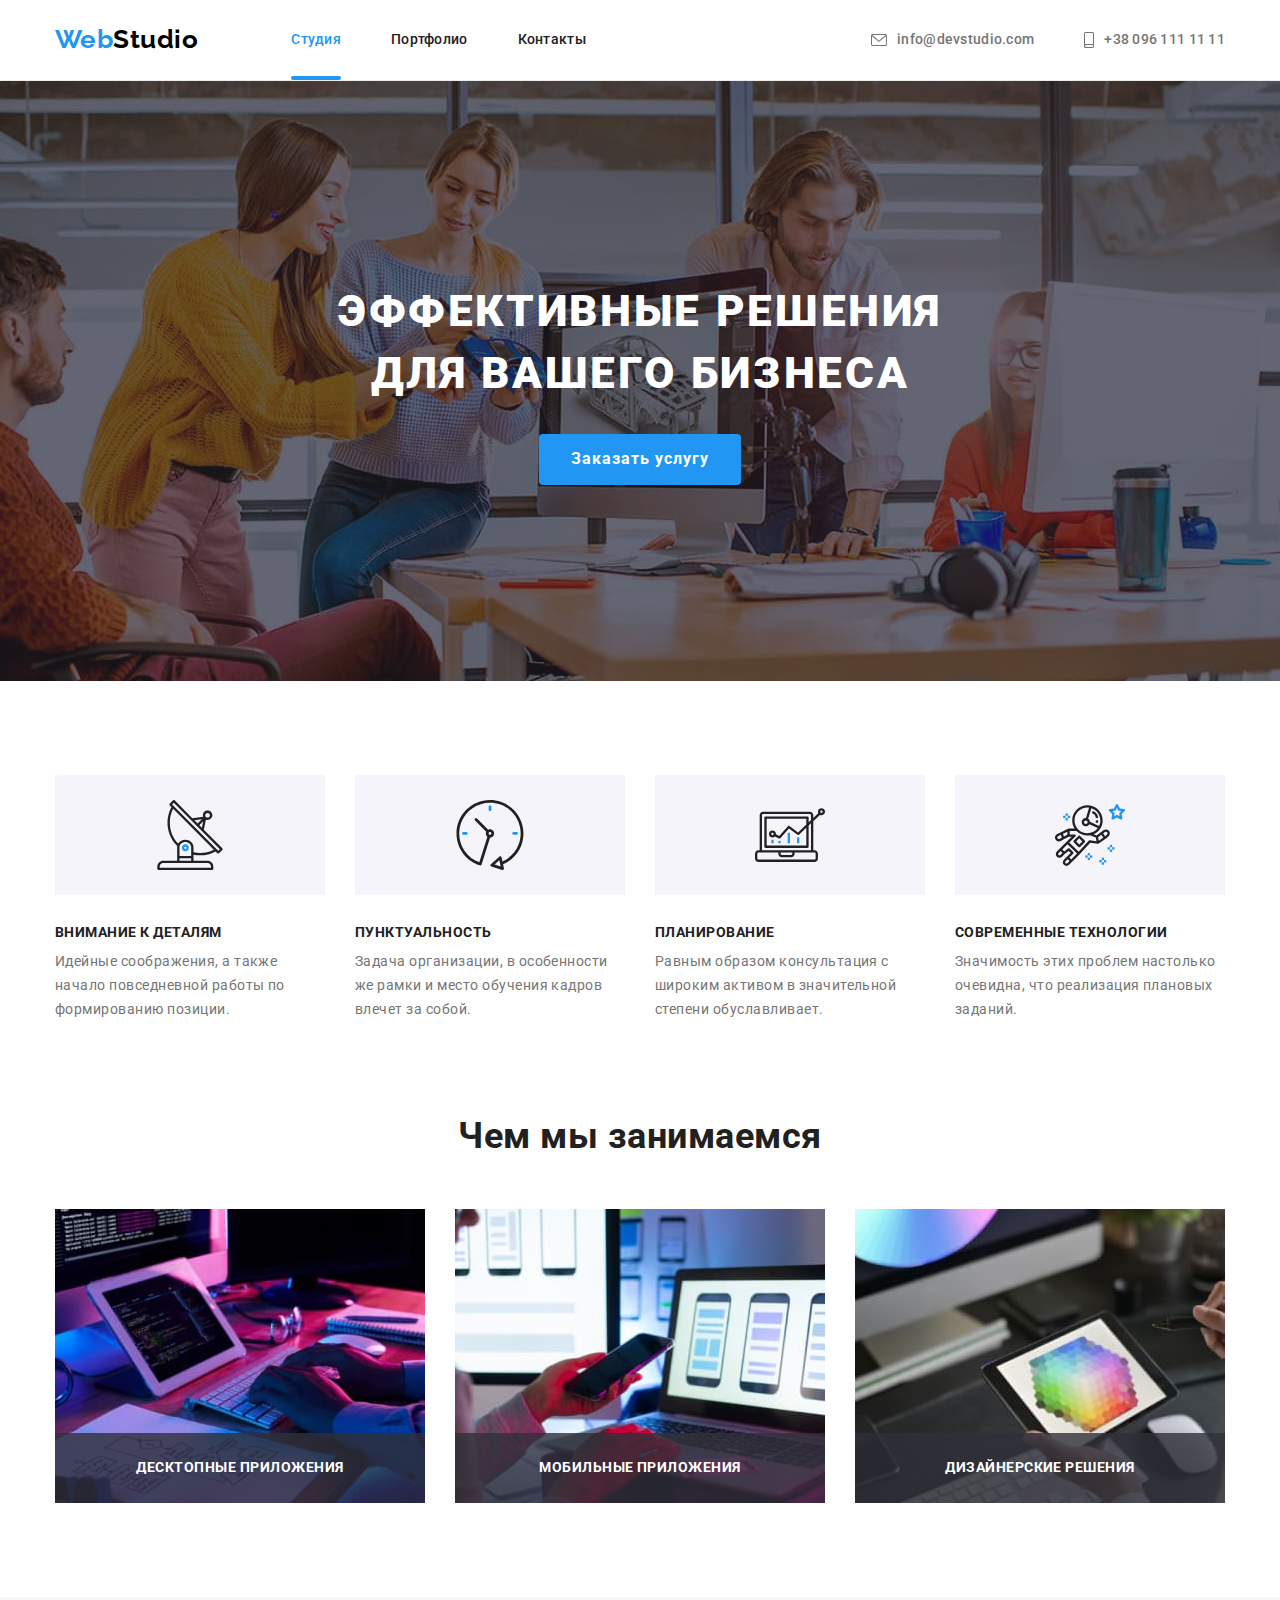
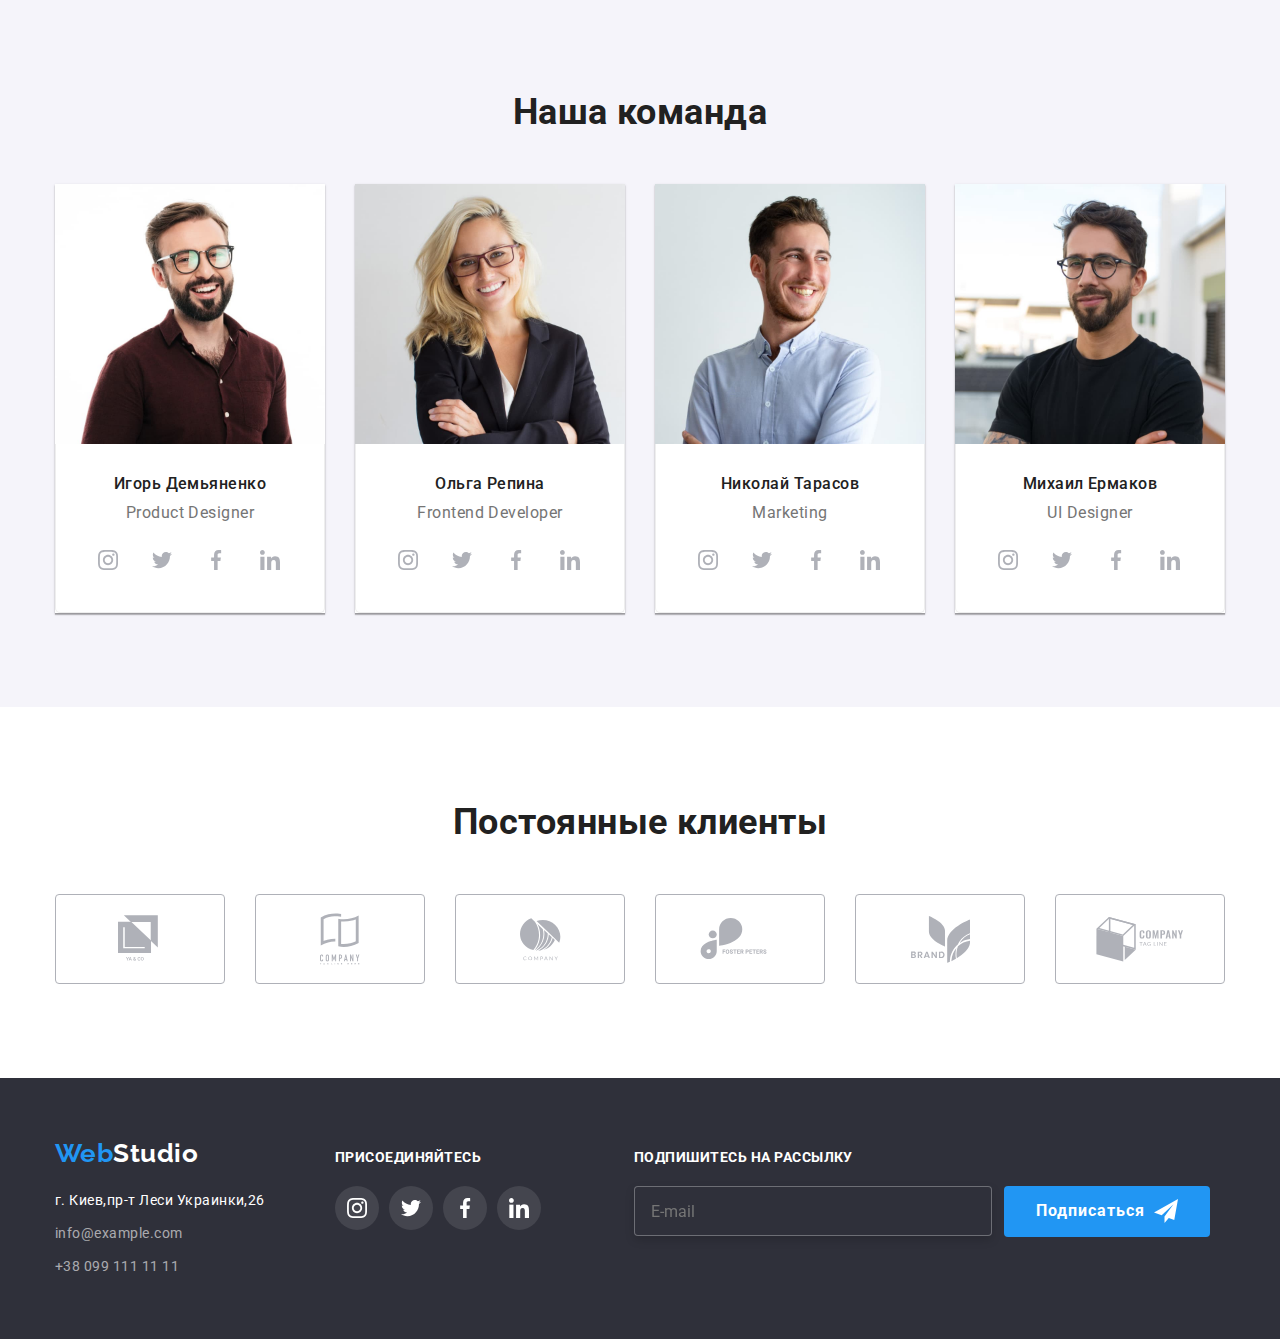
==== index.html @ ab6e6714 "работаю с мадалеой" ====
<!DOCTYPE html>
<html lang="ru">
<head>
    <meta charset="UTF-8">
    <meta name="viewport" content="width=device-width, initial-scale=1.0">
    <title>WebStudio</title>
    <link rel="preconnect" href="https://fonts.gstatic.com">
    <link href="https://fonts.googleapis.com/css2?family=Raleway:wght@700&family=Roboto:wght@400;500;700;900&display=swap" rel="stylesheet">
    <link rel="stylesheet" href="https://cdnjs.cloudflare.com/ajax/libs/modern-normalize/1.0.0/modern-normalize.min.css">
    <link rel="stylesheet" href="./css/style.css">
</head>
<body>
    
<header class="header">
    
        <div class="container header-main"> 
              <nav class="menu-nav" >
                    <a href="./index.html"><span class="web">Web</span><span class="studio">Studio</span> </a>
                    <ul class="site-nav " >
                       <li> 
                           <a class="link current" href="./index.html"> Студия</a>
                       </li>
                       <li> 
                           <a class="link" href="./portfolio.html"> Портфолио</a>
                       </li>
                       <li> <a class="link" href=""> Контакты</a></li>
                   </ul>
              </nav>
   
                <ul class="auth-nav list">
                    <li> 
                       
                        <a class="contact " href="info@devstudio.com"> 
                            
                            <svg width="16px" height="12px" class="envelope">
                            <use href="./images/icon/sprinte.svg#icon-envelope"></use>
                        </svg> info@devstudio.com</a>
                   </li>
                    <li> 
                        
                        <a class="contact" href=" +380961111111"> 

                            <svg width="10px" height="16px" class="smartphone">
                            <use href="./images/icon/sprinte.svg#icon-smartphone"></use>
                        </svg> +38 096 111 11 11</a>
                    </li>
               </ul>
         </div>
</header>

<main>
     <!--Блок герой (Баннер)-->
    <section class="section-hero big-banner">

        <div class="container ">
            
         <h1 class="maim-title">Эффективные решения для вашего бизнеса</h1>
         <button data-open-modal class="big-button" type="button">Заказать услугу</button>
            
        </div>
        
    </section>
    <!--Модальное окно с фоном-->
    <div class="modal-bgr is-hidden" data-backdrop>
        <div class="modal-window">
            <button data-close-modal class="btn-close" >
                <svg  class="icon-close"  width=18px height=18px>
                    <use href="./images/icon/sprinte.svg#icon-close-black"></use>
                </svg>
            </button>

            
            <form class=" form">
                <h2 class="title-form">Оставьте свои данные, мы вам перезвоним</h2>

                <div class="form-field" >

                    <label class="form-label" > 
                        <span>Имя</span>

                        <input class="form-input" type="text" name="name" placeholder=" " />

                        <svg class="icon-form" width=18 height=18>
                            <use href="./images/icon/sprinte.svg#icon-men"></use>
                        </svg>
                    </label>


                    <label class="form-label" > 
                        <span>Телефон</span>

                        <input class="form-input" type="text" name="name" placeholder=" " />

                        <svg class="icon-form" width=18 height=18>
                            <use href="./images/icon/sprinte.svg#icon-tube"></use>
                        </svg>
                    </label>


                    <label class="form-label" > 
                        <span>Почта</span>

                        <input class="form-input" type="text" name="name" placeholder=" " />

                        <svg class="icon-form" width=18 height=18>
                            <use href="./images/icon/sprinte.svg#icon-mail"></use>
                        </svg>
                    </label>

                    <label class="form-label" > 
                        <span>Комментарий</span>

                       <textarea name="comment" class="form-input comment" rows="5" cols="45" placeholder="Введите текст"></textarea>
                    </label>
             </div>

             <div class="checkbox">
                <label class="checkbox-label" > 
                   <input class="checkbox-input" type="checkbox" name="mail" value="agree" />

                    <svg class="icon-checkbox" width=16 height=15>
                        <use href="./images/icon/sprinte.svg#icon-cub"></use>
                    </svg>

                    <span>Соглашаюсь с рассылкой и принимаю 
                        <a href="">Условия договора</a></span>
                </label>
             </div>

              

               <!--<button class="big-button ">Отправить</button>>--> 
            </form>
            
        </div>
    </div>
      
    <!--Почему именно мы-->
     <section class="section-title" >
        <div class="container">
          <ul class="advantage" >
              <li>
                  <div class=" advantage-item ">
                      <svg  width="70" height="70" >
                          <use href="./images/icon/sprinte.svg#icon-antenna-1"></use>
                      </svg>
                  </div>
                  <h3 class="small-title">Внимание к деталям</h3>
                  <p class="secion-text">Идейные соображения, а также <br> начало повседневной работы по<br> формированию позиции.</p>
              </li>
               <li> 
                <div class=" advantage-item ">
                    <svg  width="70" height="70">
                        <use href="./images/icon/sprinte.svg#icon-clock-1"></use>
                    </svg>
                </div>
                   <h3 class="small-title">Пунктуальность</h3>
                   <p class="secion-text">Задача организации, в особенности<br> же рамки и место обучения кадров <br> влечет за собой.</p>
               </li>
               <li >
                <div class=" advantage-item ">
                    <svg  width="70" height="70">
                        <use href="./images/icon/sprinte.svg#icon-diagram-1"></use>
                    </svg>
                </div>
                   <h3 class="small-title">Планирование</h3>
                   <p class="secion-text">Равным образом консультация с <br> широким активом в значительной <br> степени обуславливает.</p>
               </li>
                <li >
                    <div class=" advantage-item ">
                        <svg  width="70" height="70">
                            <use href="./images/icon/sprinte.svg#icon-astronaut-1"></use>
                        </svg>
                    </div>
                   <h3 class="small-title">Современные технологии</h3>
                   <p class="secion-text">Значимость этих проблем настолько <br>  очевидна, что реализация плановых <br>  заданий.</p>
                </li>
            </ul>
        </div>
     </section>
   
   <!--Чем мы занимаемся-->
      <section class="section-doing">
            <div class="container">
                <h2 class="title">Чем мы занимаемся</h2>
            
                <ul class="big-img">
                    <li class="unites">
                        
                       <img src="./images/img (1).jpg" alt="" width="370px">
                       <p class="title-big-img">Десктопные приложения</p>

                    </li>
                    <li class="unites">
                        
                            <img src="./images/box2.jpg"  alt="" width="370px"> 
                            <p class="title-big-img ">Мобильные приложения</p>
                    </li>
                    <li class="unites">
                       
                            <img src="./images/box3.jpg" alt="" width="370px">
                            <p class="title-big-img " >Дизайнерские решения</p>
                    </li>

                </ul>
            </div>
        </section>
                        
  <!--Наша команда-->
      <section class="section-command">
            <div class="container">
                 <h2 class="title" >Наша команда</h2>
                   <ul class="employees">
                       <li class="employees-item">
                           <img src="./images/img.jpg" alt="" width="270" >
                           <div class="desc">
                               <h3 class="name">Игорь Демьяненко</h3>
                               <p class="profession">Product Designer</p>

                               <ul class="social">
                                   <li class="social-item">
                                       <a  class="social-link" href="">
                                           <svg class="icon-social" width="20" height="20" >
                                               <use href="./images/icon/sprinte.svg#icon-instagram-2"></use>
                                           </svg>
                                       </a>
                                   </li>
                                   <li class="social-item">
                                       <a class="social-link"  href="">
                                           <svg class="icon-social" width="20" height="20">
                                               <use  href="./images/icon/sprinte.svg#icon-twitter-1"></use>
                                           </svg>
                                       </a>
                                   </li>
                                   <li class="social-item">
                                       <a class="social-link" href="">
                                           <svg class="icon-social" width="20" height="20"> 
                                               <use  href="./images/icon/sprinte.svg#icon-facebook-1"></use>
                                           </svg>
                                       </a>
                                   </li>
                                   <li class="social-item">
                                       <a class="social-link" href="">
                                           <svg class="icon-social" width="20" height="20">
                                               <use  href="./images/icon/sprinte.svg#icon-linkedin-1"></use>
                                           </svg>
                                       </a>
                                   </li>
                               </ul>
                           </div>
                           
                       </li>
                       <li class="employees-item"> 
                           <img src="./images/img1.jpg" alt="" width="270">
                           <div class="desc">
                               <h3 class="name">Ольга Репина</h3>
                               <p class="profession">Frontend Developer</p>
                               <ul class="social">
                                <li class="social-item">
                                    <a  class="social-link" href="">
                                        <svg class="icon-social" width="20" height="20" >
                                            <use href="./images/icon/sprinte.svg#icon-instagram-2"></use>
                                        </svg>
                                    </a>
                                </li>
                                <li class="social-item">
                                    <a class="social-link"  href="">
                                        <svg class="icon-social" width="20" height="20">
                                            <use  href="./images/icon/sprinte.svg#icon-twitter-1"></use>
                                        </svg>
                                    </a>
                                </li>
                                <li class="social-item">
                                    <a class="social-link" href="">
                                        <svg class="icon-social" width="20" height="20"> 
                                            <use  href="./images/icon/sprinte.svg#icon-facebook-1"></use>
                                        </svg>
                                    </a>
                                </li>
                                <li class="social-item">
                                    <a class="social-link" href="">
                                        <svg class="icon-social" width="20" height="20">
                                            <use  href="./images/icon/sprinte.svg#icon-linkedin-1"></use>
                                        </svg>
                                    </a>
                                </li>
                            </ul>
                           </div>
                       </li>
                       <li class="employees-item">
                           <img src="./images/img2.jpg" alt="" width="270">
                               <div class="desc">
                                   <h3 class="name">Николай Тарасов</h3>
                                   <p class="profession">Marketing</p>
                                   <ul class="social">
                                    <li class="social-item">
                                        <a  class="social-link" href="">
                                            <svg class="icon-social" width="20" height="20" >
                                                <use href="./images/icon/sprinte.svg#icon-instagram-2"></use>
                                            </svg>
                                        </a>
                                    </li>
                                    <li class="social-item">
                                        <a class="social-link"  href="">
                                            <svg class="icon-social" width="20" height="20">
                                                <use  href="./images/icon/sprinte.svg#icon-twitter-1"></use>
                                            </svg>
                                        </a>
                                    </li>
                                    <li class="social-item">
                                        <a class="social-link" href="">
                                            <svg class="icon-social" width="20" height="20"> 
                                                <use  href="./images/icon/sprinte.svg#icon-facebook-1"></use>
                                            </svg>
                                        </a>
                                    </li>
                                    <li class="social-item">
                                        <a class="social-link" href="">
                                            <svg class="icon-social" width="20" height="20">
                                                <use  href="./images/icon/sprinte.svg#icon-linkedin-1"></use>
                                            </svg>
                                        </a>
                                    </li>
                                </ul>
                             </div>
                       </li>
                       <li class="employees-item">
                           <img src="./images/img3.jpg" alt="" width="270" >
                               <div class="desc">
                                   <h3 class="name">Михаил Ермаков</h3>
                                   <p class="profession">UI Designer</p>
                                   <ul class="social">
                                    <li class="social-item">
                                        <a  class="social-link" href="">
                                            <svg class="icon-social" width="20" height="20" >
                                                <use href="./images/icon/sprinte.svg#icon-instagram-2"></use>
                                            </svg>
                                        </a>
                                    </li>
                                    <li class="social-item">
                                        <a class="social-link"  href="">
                                            <svg class="icon-social" width="20" height="20">
                                                <use  href="./images/icon/sprinte.svg#icon-twitter-1"></use>
                                            </svg>
                                        </a>
                                    </li>
                                    <li class="social-item">
                                        <a class="social-link" href="">
                                            <svg class="icon-social" width="20" height="20"> 
                                                <use  href="./images/icon/sprinte.svg#icon-facebook-1"></use>
                                            </svg>
                                        </a>
                                    </li>
                                    <li class="social-item">
                                        <a class="social-link" href="">
                                            <svg class="icon-social" width="20" height="20">
                                                <use  href="./images/icon/sprinte.svg#icon-linkedin-1"></use>
                                            </svg>
                                        </a>
                                    </li>
                                </ul>
                             </div>
                       </li>
                   </ul>
                 
            </div>
               
      </section>
<!--Постоянные клиенты-->
      <section class="section-clients">
          <div  class="container">
              <h2 class="title">Постоянные клиенты </h2>
             <ul class="clients">
                 <li class="clients-item">
                     <a  class="clients-link" href="">
                        <svg class="clients-icon" width="44" height="49">
                            <use href="./images/icon/sprinte.svg#icon-logo-1"></use>
                        </svg>
                     </a>
                </li>

                 <li class="clients-item">
                     <a class="clients-link" href="" >  
                        <svg class="clients-icon" width="40" height="52">
                            <use href="./images/icon/sprinte.svg#icon-logo-2"></use>
                        </svg>
                    </a>
                 </li>

                 <li class="clients-item">
                    <a class="clients-link" href="">
                        <svg class="clients-icon" width="41" height="43">
                            <use href="./images/icon/sprinte.svg#icon-logo-3"></use>
                        </svg>
                    </a>
                 </li>

                 <li class="clients-item">
                    <a class="clients-link" href="">
                        <svg class="clients-icon" width="80" height="42">
                            <use href="./images/icon/sprinte.svg#icon-logo-4"></use>
                        </svg>
                    </a>
                 </li>
                 <li class="clients-item">
                    <a class="clients-link"href="">
                        <svg class="clients-icon" width="59" height="47">
                            <use href="./images/icon/sprinte.svg#icon-logo-5"></use>
                        </svg>
                    </a>
                 </li>

                 <li class="clients-item">
                     <a class="clients-link" href="">
                        <svg class="clients-icon" width="88" height="45">
                            <use href="./images/icon/sprinte.svg#icon-logo-6"></use>
                        </svg>
                     </a>
                </li>
             </ul>
          </div> 
      </section>
    </main>
    
    <footer class="footer">
        <!--Адресс и контакты  -->
        <div class="container footer-content"> 
            <div class="content-link">
                <a href="./index.html">
                    <span class="web">Web</span><span class="logo">Studio</span> 
                </a>
                <address>
                    <ul class="info">
                        <li> <a class="address" href="#">г. Киев,пр-т Леси Украинки,26</a></li>
                        <li> <a class="phone-mail" href="info@example.com">info@example.com</a></li>
                        <li> <a class="phone-tel" href="+380991111111">+38 099 111 11 11</a></li>
                    </ul>
                </address>
            </div>

            <!--Подписка на соц сети -->
            <div class="invoke-social">
                <h3 class="invoke">Присоединяйтесь</h3>
                
                <ul class="social-footer">
                    
                    <li class="social-list-footer">
                        <a href="" class="social-link-footer">
                            <svg width="20px" height="20px"  class="social-icon-footer"> 
                                <use href="./images/icon/sprinte.svg#icon-instagram-2"></use>
                            </svg> 
                        </a>
                    </li>
                    
                    <li class="social-list-footer">
                        <a href="" class="social-link-footer">
                            <svg width="20px" height="20px"  class="social-icon-footer"> 
                                <use href="./images/icon/sprinte.svg#icon-twitter-1"></use>
                            </svg> 
                        </a>
                    </li>
                    
                    <li class="social-list-footer">
                        <a href="" class="social-link-footer">
                            <svg width="20px" height="20px"  class="social-icon-footer"> 
                                <use href="./images/icon/sprinte.svg#icon-facebook-1"></use>
                            </svg> 
                        </a>
                    </li>
                    
                    <li class="social-list-footer">
                        <a href="" class="social-link-footer">
                            <svg width="20px" height="20px" class="social-icon-footer"> 
                                <use href="./images/icon/sprinte.svg#icon-linkedin-1"></use>
                            </svg> 
                        </a>
                    </li>
                    
                </ul>
            </div>

        <!--Подписка на рассылку-->

            <div class="">
                <h3 class="invoke">Подпишитесь на рассылку</h3>
                <div class="form-button">
                        <form>
                            <label for="name">

                                <input class="form-footer"
                                        type="text"
                                        name="name"
                                        placeholder="E-mail"
                                        />
                            </label>
                            
                        </form>

                    <button class="big-button subscribe">Подписаться 
                        <svg width=24 height=24  class="icon-send">
                            <use href="./images/icon/sprinte.svg#icon-icon-send"></use>
                        </svg>
                    </button>
                </div>
                
            </div>
        </div>
        
    </footer>

    

    <script>
        const refs = {
          openModalBtn: document.querySelector("[data-open-modal]"),
          closeModalBtn: document.querySelector("[data-close-modal]"),
          backdrop: document.querySelector("[data-backdrop]"),
        };
  
        refs.openModalBtn.addEventListener("click", toggleModal);
        refs.closeModalBtn.addEventListener("click", toggleModal);
  
        refs.backdrop.addEventListener("click", logBackdropClick);
  
        function toggleModal() {
          refs.backdrop.classList.toggle("is-hidden");
        }
  
        function logBackdropClick() {
          console.log("Это клик в бекдроп");
        }
      </script>
</body>
</html>
---- css/style.css ----
/*основной цвет #212121;*/
/*цвет акцент(кнопка, web,) #2196F3;*/
/*цвет studio #000000, 100 %*/
/*цвет текста #757575;*/
/*цвет фона баннера (герой) и подвала #2F303A*/
/*цвет фона под фото и заголовка баннера  #FFFFFF*/
/*цвет фона сек наша команда  #F5F4FA*/

html{
  box-sizing: border-box;
}

*,
*::before,
*::after{
  box-sizing: inherit;
}

:root{
  --main-text-color:#212121;
  --accent-color:#2196F3; 
  --text-color:#757575 ;
  --main-title-color: #FFFFFF;
  --studio-color--:#000000;
  --footer-hero-color:#2F303A;
  --background-color:#F5F4FA ;
  --contact-color:rgba(255, 255, 255, 0.6);
  --border-bottom-color:#ECECEC;
  --border-card-color:#eeeeee;
  --icon-fill-color:#afb1b8;
  --social-link-footer-background:rgba(255, 255, 255, 0.1);
  --title-big-img-background:rgba(47, 48, 58, 0.8);
  --overlay-background-color: rgba(33, 150, 243, 0.9);
  }

body{
  background-color:var(--main-title-color);
  color:var(--main-text-color);
  font-family: Roboto,OpenSans;
  letter-spacing: 0.03em
  }

a{
  text-decoration:none;
  display: block;
}

ul {
  list-style:none ;
  margin: 0;
  padding: 0;
}
img{
  display: block;
  max-width: 100%;
  height: auto;
 } 
  
.container{

 margin-left: auto;
 margin-right: auto;
 width: 1200px;
 padding-left: 15px;
 padding-right: 15px;
}

/* HEADER */
.header{
  padding-top: 24px;
  border-bottom: 1px solid var(--border-bottom-color); 
} 

.header-main{
  display: flex;
  align-items: center;
}
.menu-nav{
  display: flex;
}
.menu-nav > a{
  margin-right: 93px;
} 

   /*logo*/
.web{
    display: inline-block;
  
    color: var(--accent-color);
    font-family: Raleway,OpenSans;
    font-weight: 700;
    font-size: 26px;
    line-height: 1.2;
  }

.studio{
 
  color: var(--studio-color--);
  font-family:Raleway, OpenSans;
  font-weight: 700;
  font-size: 26px;
  line-height:1.2;
 }

/*site-nav list*/
.site-nav{
  display: flex;
  
}
.site-nav li + li{
margin-left: 50px ;
}

.site-nav .link{
  color: var(--main-text-color);
  font-weight: 500;
  font-size: 14px;
  line-height: 1.14;
  letter-spacing: 0.02em;
}

.link{
  position: relative;
  padding-top: 8px; 
  transition: color 250ms cubic-bezier(0.4, 0, 0.2, 1);
  padding-bottom: 32px;

  }
  .link.current::after{
  position: absolute;
  left: 0;
  bottom: 0;

  content: "";
  display: block;
  opacity: 0;

  transition: opacity 250ms cubic-bezier(0.4, 0, 0.2, 1);

  width: 100%;
  height: 4px;
  
  background-color: var(--accent-color);
  border-radius: 2px;
}
.site-nav .link:hover::after,
.site-nav .link:active::after,
.site-nav .link.current::after{
  opacity: 1;

}

.site-nav .link:hover,
.site-nav .link:active,
.site-nav .link.current,
.auth-nav .contact:hover,
.auth-nav .contact:focus{
  color: var(--accent-color);
  
}

/*auth-nav list*/
.auth-nav{
  display: flex;
  margin-left: auto;
  
}
.auth-nav li + li{
  margin-left: 50px;
}
.contact{
  display: inline-flex;
  justify-content: center;
  align-items: center;

  padding-top: 8px;
  padding-bottom: 32px;

  transition: color 250ms cubic-bezier(0.4, 0, 0.2, 1);

  color: var(--text-color);
  font-weight: 500;
  font-size: 14px;
  line-height: 1.14;
  letter-spacing: 0.02em;
} 
.envelope{
  margin-right: 10px;
  fill: currentColor;
}
.smartphone{
  margin-right: 10px;
  fill: currentColor;
}


       /*MAIN*/

/*section hero (баннер)*/
.section-hero{
  padding-top: 200px;
  padding-bottom: 200px;
  background-color:var(--footer-hero-color);
  text-align: center;
}
.big-banner{
  max-width: 1600px;
  height: 600px;

  margin-left: auto;
  margin-right: auto;
  
  background-image:linear-gradient(
    to right,
    rgba(47, 48, 58, 0.4),
    rgba(47, 48, 58, 0.4)),
  url("../images/hero.jpg");

  background-size: cover;
  background-repeat: no-repeat;
  background-position: center;
}

.maim-title{
   
  margin: auto;
  margin-bottom: 30px;
  width: 696px;
  
  color: var(--main-title-color);
  font-weight: 900;
  font-size: 44px;
  line-height: 1.4;
  text-align: center;
  letter-spacing: 0.06em;
  text-transform: uppercase;
}
 .big-button{
  border: 0 solid transparent;
  border-top-left-radius: 4px;
  border-top-right-radius: 4px;
  border-bottom-right-radius: 4px;
  border-bottom-left-radius: 4px;

  
   
  background-color: var(--accent-color);
  color: var(--main-title-color);

  font-family: Roboto,OpenSans;
  font-weight: 700;
  font-size: 16px;
  line-height: 1.9;
  letter-spacing: 0.06em;
  padding:10px 32px 10px 32px;
  }

  /*Модальное окно с фоном*/
.modal-bgr{
  position: fixed;
  top: 0;
  left: 0;
  width: 100%;
  height: 100%;
 
  background-color:  rgba(0, 0, 0, 0.2);
 
 }
 .modal-window{
  position: absolute;
  top: 50%;
  left: 50%;
  transform: translate(-50%,-50%);
  padding: 40px;
 
  min-width: 528px;
  min-height: 581px;
 
  background: var(--main-title-color);
  box-shadow: 0px 1px 3px rgba(0, 0, 0, 0.12), 
  0px 1px 1px rgba(0, 0, 0, 0.14), 
  0px 2px 1px rgba(0, 0, 0, 0.2);
  border-radius: 4px;
 
 }
 .modal-bgr.is-hidden{
   visibility: hidden;
   pointer-events: none;
 }

 .btn-close{
  position: absolute;
  top: 8px;
  right: 8px;
  width: 30px;
  height: 30px;
  background-color: var(--main-title-color);
  border: 1px solid rgba(0, 0, 0, 0.1);
  border-radius: 50%;
  cursor: pointer;
 }
.icon-close{
  position: absolute;
  transform: translate(-50%,-50%);
}
.icon-close:hover{
  fill: var(--accent-color);
}

.title-form{

  margin-bottom: 12px;
  color: var(--main-text-color);
  font-weight: bold;
  font-size: 20px;
  line-height: 1.2;
  text-align: center;
}

.form-label{
  position: relative;
  display: flex;
  flex-direction: column;
  margin-bottom: 10px;
}
.form-label span{
  margin-bottom: 4px;

  font-weight: 400;
  font-size: 12px;
  line-height: 1.16;
  letter-spacing: 0.01em;
  color: var(--text-color);
 }

 .form-input{
   padding-left: 42px;
   padding-top: 12px;
   padding-bottom: 12px;

   transition:  250ms cubic-bezier(0.4, 0, 0.2, 1);

   font-size: 16px;
   border: 1px solid rgba(33, 33, 33, 0.2);
   box-sizing: border-box;
   border-radius: 4px;
 }
.icon-form{
  position: absolute;
  left: 12px;
  bottom: 13.5px;
  fill:var(--main-text-color) ;

}

.comment{
  resize: none;

  padding-top: 12px;
  padding-right: 16px;
  padding-bottom: 12px;
  padding-left: 16px;
  max-width: 448px;
  max-height: 120px;
}

.checkbox-label{
  display: flex;
  align-items: center;
  margin-bottom: 30px;
}

.checkbox-input{
position: absolute;

clip: rect(0 0 0 0);
overflow: hidden;
}

.icon-checkbox{
  display: inline-block;

  margin-right: 8px;

  transition:  250ms cubic-bezier(0.4, 0, 0.2, 1);

  background-color: var(--main-title-color);
  border-radius: 2px;
}
/*section Почему именно мы*/
.section-title{
  padding-top: 94px;
  padding-bottom: 94px;
}

.advantage{
  display: flex;
 }

.advantage li + li{
  margin-left: 30px;
}
.advantage li{
 width: 270px ;
}

.advantage-item{
  display: flex;  


  height: 120px;
  margin-bottom: 30px;

  background-size: contain;
  background-repeat: no-repeat;
  background-position: center;
  background-color: var(--background-color);

  justify-content: center;
  align-items: center;
 }


.small-title{
  margin-top: 0;
  margin-bottom: 9px;

  color: var(--main-text-color);
  font-weight: 700;
  font-size: 14px;
  line-height: 1.14;
  text-transform: uppercase;
  }

.secion-text{
  margin-top: 0;
  margin-bottom: 0;

  color: var(--text-color);
  font-size: 14px;
  line-height: 1.7;
}

/* section Чем мы занимаемся*/
.section-doing{
  padding-bottom: 94px;
  
}
.title{
  margin-top: 0px;
  margin-bottom: 50px;

  color: var(--main-text-color);
  font-weight: 700;
  font-size: 36px;
  line-height: 1.2;
  text-align: center;
}
  
.big-img{
  display: flex;
}

.title-big-img{
  position: absolute;

  width: 100%;
  bottom: 0;
  margin: 0;
  padding: 27px;

  background-color: var(--title-big-img-background);
  color: var(--main-title-color);

  font-weight: 700;
  font-size: 14px;
  line-height: 1.14;
  text-transform: uppercase;
  text-align: center;
}
.unites{
  position: relative;
}

.big-img li + li{
margin-left: 30px;
}
/*section Наша команда */

.section-command{
  padding-top: 94px;
  padding-bottom: 94px;

  background-color:var(--background-color);
}

.employees{
  display: flex;

}
.employees-item{
  width: 270px;

  background: var(--main-title-color);
  box-shadow: 0px 1px 3px
  rgba(0, 0, 0, 0.12), 
  0px 1px 1px rgba(0, 0, 0, 0.14), 
  0px 2px 1px rgba(0, 0, 0, 0.2);
}

.employees li + li{
  margin-left: 30px;
  
}
.desc{
  padding: 30px;

  border-right-width: 1px ;
  border-right-style: solid ;
  border-right-color: var(--border-card-color);
  
  border-left-width: 1px;
  border-left-style: solid ;
  border-left-color: var(--border-card-color);
  
  border-bottom-width: 1px ;
  border-bottom-style: solid;  
  border-bottom-color: var(--border-card-color);
  border-bottom-right-radius: 5px;
  border-bottom-left-radius: 5px;
  overflow: hidden;
}

.name {
  margin-top: 0px;
  margin-bottom: 10px;
  
  color: var(--main-text-color);
  font-weight: 500;
  font-size: 16px;
  line-height: 1.2;
  text-align: center;
}

.profession{
  margin: 0;

  color: var(--text-color);
  font-weight: 400;
  font-size: 16px;
  line-height: 1.2;
  text-align: center;
}

.social{
  display: flex;
  margin-top: 16px;
}

.social li + li{
  margin-left: 10px;

}
.social-link{
  width: 44px;
  height: 44px;

  transition: background-color 250ms cubic-bezier(0.4, 0, 0.2, 1),
   color 250ms cubic-bezier(0.4, 0, 0.2, 1);
  color: var(--icon-fill-color);
  display: inline-flex;
  justify-content: center;
  align-items: center;
  border-radius: 50%;
}

.social-link:hover,
.social-link:focus,
.icon-social:hover,
.icon-social:focus {
background-color: var(--accent-color);
color: var(--main-title-color);
}
 
.icon-social{
  fill:currentColor;
  
}

/*Постоянные клиенты*/
.section-clients{
padding-top: 94px;
padding-bottom: 94px;
}

.clients{
  display: flex;
}
.clients li + li{
margin-left: 30px;
}

.clients-link {
  width: 170px;
  height: 90px;

  border:1px solid var(--icon-fill-color);
  box-sizing:border-box;
  border-radius: 4px;
  transition: border-color 250ms cubic-bezier(0.4, 0, 0.2, 1),
   color 250ms cubic-bezier(0.4, 0, 0.2, 1);
  color: var(--icon-fill-color);

  display: inline-flex;
  justify-content: center;
  align-items: center;
  }

  .clients-link:hover,
  .clients-link:focus{
    color:var(--accent-color);
    border-color:var(--accent-color);
  }

  .clients-icon{
  fill:currentColor
}
 /*FOOTER*/

.footer{

  padding-top: 60px;
  padding-bottom: 60px;
  background-color: var(--footer-hero-color);
} 

.footer-content{
  display: flex;
  align-items: baseline;
  
 
}
.content-link{
  margin-right: 70px;
}
.content-link > a{
  margin-bottom: 20px;
}
/*logo*/

.logo{
  display: inline-block;
  
  color: var(--main-title-color);
  font-family: Raleway;
  font-weight: 700;
  font-size: 26px;
  line-height: 1.2;
}
  /*Адрес+контакты*/
  .info li + li{
    margin-top: 9px;
  }

.address{
  color: var(--main-title-color);
  font-style: normal;
  font-weight: 400;
  font-size: 14px;
  line-height: 1.71;
}
.phone-mail{
  color: var(--contact-color);
  font-style: normal;
  font-size: 14px;
  line-height: 1.71;
}
.phone-tel{
  color: var(--contact-color);
  font-style: normal;
  font-size: 14px;
  line-height: 1.71;
}

/*Присоединяйтесь*/
.invoke-social{
  margin-right: 93px;
}
.invoke{
  margin-top: 0;
  margin-bottom: 20px;

  color: var(--main-title-color);
  font-weight: 700;
  font-size: 14px;
  line-height: 1.14;
  text-transform: uppercase;
  }

.social-footer{
  display: flex;
}

.social-footer li + li{
  margin-left: 10px;
}
.social-link-footer {
  width: 44px;
  height: 44px;

  display: inline-flex;
  justify-content: center;
  align-items: center;

  transition: background-color 250ms cubic-bezier(0.4, 0, 0.2, 1);
  background-color: var(--social-link-footer-background) ;
  border-radius: 50px;
}
.social-icon-footer{
  fill: var(--main-title-color);
}

.social-link-footer:hover,
.social-link-footer:focus{
  background-color: var(--accent-color);
}

/*Подписка на рассылк*/
.form-button{
  display: flex;
}
.form-footer{
  color:var(--main-title-color);
  padding-left: 16px; 
  width: 358px;
  height: 50px;
  border: 1px solid rgba(255, 255, 255, 0.3);
  box-sizing: border-box;
  filter: drop-shadow(0px 4px 4px rgba(0, 0, 0, 0.15));
  border-radius: 4px;
  background:var(--footer-hero-color);
}
.subscribe{
  justify-content: center;
  align-items: center;
  display: inline-flex;
  margin-left: 12px;
 
} 

.icon-send{
  margin-left: 10px;
}
  

/*ПОРТФОЛИО*/

/* section Категории*/

.category{
  padding-top: 94px;
  padding-bottom: 94px;
}


   /*Кнопки*/

.list-button{
  display: flex;
  justify-content: center;

  margin-bottom: 34px;

  min-width: 611px;
} 

.list-button li + li{
  margin-left: 8px;
}

.buttons{
padding: 6px 22px;

border: 4px solid transparent;
border-top-left-radius: 4px;
border-top-right-radius: 4px;
border-bottom-right-radius: 4px;
border-bottom-left-radius: 4px;
background:var(--background-color);

transition:background-color 250ms cubic-bezier(0.4, 0, 0.2, 1),
color 250ms cubic-bezier(0.4, 0, 0.2, 1), 
box-shadow 250ms cubic-bezier(0.4, 0, 0.2, 1);

color: var(--main-text-color);
font-family: Raleway, OpenSans; 
font-weight: 500;
font-size: 16px;
line-height: 1.62;
text-align: center;
}

.buttons:hover,
.buttons:focus{
  background-color: var(--accent-color);
  color: var(--main-title-color);
  box-shadow: 0px 3px 1px rgba(0, 0, 0, 0.1),
   0px 1px 2px rgba(0, 0, 0, 0.08),
   0px 2px 2px rgba(0, 0, 0, 0.12);
}

  /*Карточки*/

.portfolio{
  display: flex;
  flex-wrap: wrap;
}

.list-portfolio{
 width: 370px;

 margin-right: 30px;
 margin-bottom: 30px;
 transition: box-shadow 250ms cubic-bezier(0.4, 0, 0.2, 1);

}
.link-portfolio:hover{
  box-shadow: 0px 1px 1px  
  rgba(0, 0, 0, 0.12), 
  0px 4px 4px rgba(0, 0, 0, 0.06), 
  1px 4px 6px rgba(0, 0, 0, 0.16);
  
}

.list-portfolio:nth-child(3n){
  margin-right: 0;
}
.list-portfolio:nth-last-child(-n+3){
  margin-bottom: 0;
}

/* Оверлей страницы Портфолио */
.overlay-img{
  position: relative;
  overflow: hidden;
}
.overlay {
  position: absolute;

  left: 0;
  top: 0;
  width: 100%;
  height: 100%;
  transform: translateY(100%);
  transition: transform 250ms cubic-bezier(0.4, 0, 0.2, 1);
} 

.overlay::before {
  position: absolute;

  top: 0;
  left: 0;

  content: "";
  display: block;
  width: 100%;
  height: 100%;
  background-color: var(--overlay-background-color);
}


.overlay-text{
  position: absolute;

  top: 63px;
  left: 24px;

  margin: 0;
  width: 322px;
  height: 168px;
  font-weight: 400;
  font-size: 18px;
  line-height: 1.6;
  letter-spacing: 0.03em;
  color: var(--main-title-color);
}

.list-portfolio:hover .overlay {
  transform: translateY(0%);
}

.card{
  padding: 20px 23px;

  border-right-width: 1px ;
  border-right-style: solid ;
  border-right-color: var(--border-card-color);
  
  border-left-width: 1px ;
  border-left-style: solid ;
  border-left-color: var(--border-card-color);
  
  border-bottom-width : 1px;
  border-bottom-style: solid ;
  border-bottom-color: var(--border-card-color);

  background: var(--main-title-color);
}

.project{
  margin-top: 0px;
  margin-bottom: 4px;

  color: var(--main-text-color);
  font-size: 18px;
  line-height: 2;
}
.work{
  margin: 0;

  color: var(--text-color);
  font-weight: 400;
  font-size: 16px;
  line-height: 1.9;
}
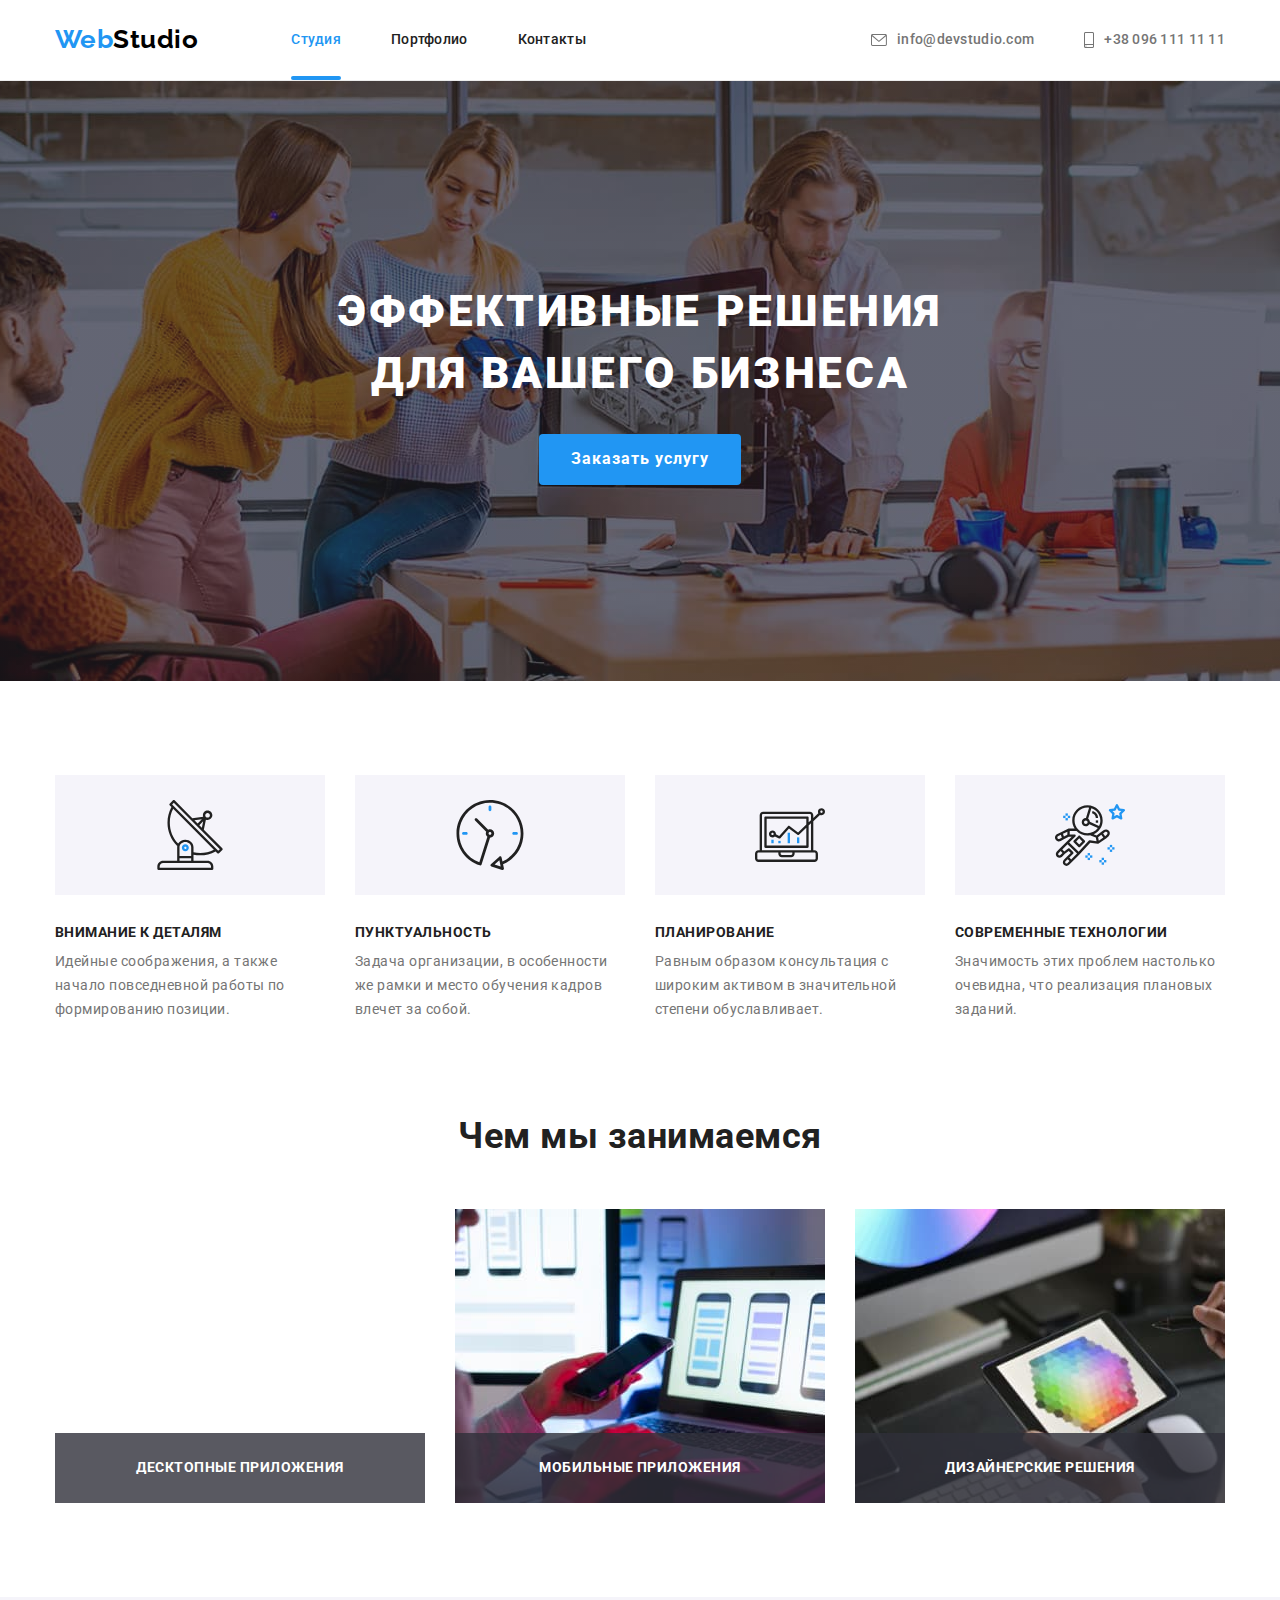
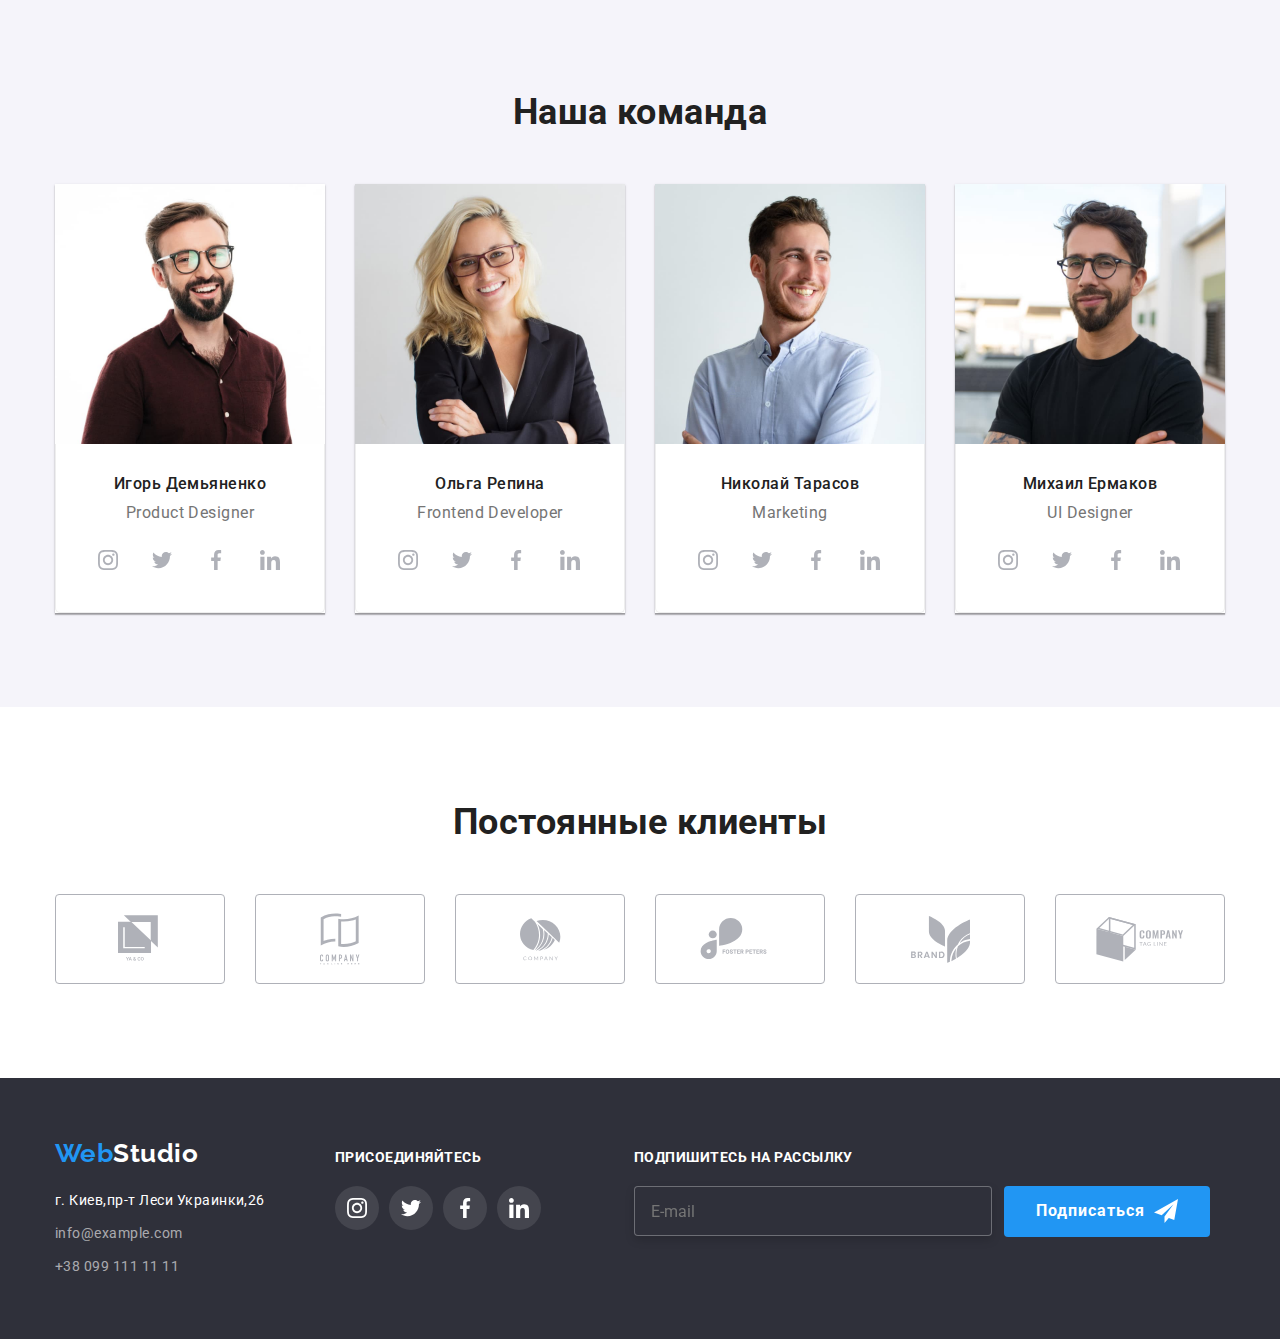
==== commit d546416a: "Дз Готово" ====
--- a/index.html
+++ b/index.html
@@ -60,204 +60,129 @@
         </div>
         
     </section>
-    <!--Модальное окно с фоном-->
-    <div class="modal-bgr is-hidden" data-backdrop>
-        <div class="modal-window">
-            <button data-close-modal class="btn-close" >
-                <svg  class="icon-close"  width=18px height=18px>
-                    <use href="./images/icon/sprinte.svg#icon-close-black"></use>
-                </svg>
-            </button>
-
-            
-            <form class=" form">
-                <h2 class="title-form">Оставьте свои данные, мы вам перезвоним</h2>
-
-                <div class="form-field" >
-
-                    <label class="form-label" > 
-                        <span>Имя</span>
-
-                        <input class="form-input" type="text" name="name" placeholder=" " />
-
-                        <svg class="icon-form" width=18 height=18>
-                            <use href="./images/icon/sprinte.svg#icon-men"></use>
-                        </svg>
-                    </label>
-
-
-                    <label class="form-label" > 
-                        <span>Телефон</span>
-
-                        <input class="form-input" type="text" name="name" placeholder=" " />
-
-                        <svg class="icon-form" width=18 height=18>
-                            <use href="./images/icon/sprinte.svg#icon-tube"></use>
-                        </svg>
-                    </label>
-
-
-                    <label class="form-label" > 
-                        <span>Почта</span>
-
-                        <input class="form-input" type="text" name="name" placeholder=" " />
-
-                        <svg class="icon-form" width=18 height=18>
-                            <use href="./images/icon/sprinte.svg#icon-mail"></use>
-                        </svg>
-                    </label>
-
-                    <label class="form-label" > 
-                        <span>Комментарий</span>
-
-                       <textarea name="comment" class="form-input comment" rows="5" cols="45" placeholder="Введите текст"></textarea>
-                    </label>
-             </div>
-
-             <div class="checkbox">
-                <label class="checkbox-label" > 
-                   <input class="checkbox-input" type="checkbox" name="mail" value="agree" />
-
-                    <svg class="icon-checkbox" width=16 height=15>
-                        <use href="./images/icon/sprinte.svg#icon-cub"></use>
-                    </svg>
-
-                    <span>Соглашаюсь с рассылкой и принимаю 
-                        <a href="">Условия договора</a></span>
-                </label>
-             </div>
-
-              
-
-               <!--<button class="big-button ">Отправить</button>>--> 
-            </form>
-            
-        </div>
-    </div>
-      
     <!--Почему именно мы-->
-     <section class="section-title" >
+    <section class="section-title" >
         <div class="container">
-          <ul class="advantage" >
-              <li>
-                  <div class=" advantage-item ">
-                      <svg  width="70" height="70" >
-                          <use href="./images/icon/sprinte.svg#icon-antenna-1"></use>
-                      </svg>
-                  </div>
-                  <h3 class="small-title">Внимание к деталям</h3>
-                  <p class="secion-text">Идейные соображения, а также <br> начало повседневной работы по<br> формированию позиции.</p>
-              </li>
-               <li> 
-                <div class=" advantage-item ">
-                    <svg  width="70" height="70">
-                        <use href="./images/icon/sprinte.svg#icon-clock-1"></use>
-                    </svg>
-                </div>
-                   <h3 class="small-title">Пунктуальность</h3>
-                   <p class="secion-text">Задача организации, в особенности<br> же рамки и место обучения кадров <br> влечет за собой.</p>
-               </li>
-               <li >
-                <div class=" advantage-item ">
-                    <svg  width="70" height="70">
-                        <use href="./images/icon/sprinte.svg#icon-diagram-1"></use>
-                    </svg>
-                </div>
-                   <h3 class="small-title">Планирование</h3>
-                   <p class="secion-text">Равным образом консультация с <br> широким активом в значительной <br> степени обуславливает.</p>
-               </li>
+            <ul class="advantage" >
+                <li>
+                    <div class=" advantage-item ">
+                        <svg  width="70" height="70" >
+                            <use href="./images/icon/sprinte.svg#icon-antenna-1"></use>
+                        </svg>
+                    </div>
+                    <h3 class="small-title">Внимание к деталям</h3>
+                    <p class="secion-text">Идейные соображения, а также <br> начало повседневной работы по<br> формированию позиции.</p>
+                </li>
+                <li> 
+                    <div class=" advantage-item ">
+                        <svg  width="70" height="70">
+                            <use href="./images/icon/sprinte.svg#icon-clock-1"></use>
+                        </svg>
+                    </div>
+                    <h3 class="small-title">Пунктуальность</h3>
+                    <p class="secion-text">Задача организации, в особенности<br> же рамки и место обучения кадров <br> влечет за собой.</p>
+                </li>
                 <li >
                     <div class=" advantage-item ">
                         <svg  width="70" height="70">
-                            <use href="./images/icon/sprinte.svg#icon-astronaut-1"></use>
-                        </svg>
-                    </div>
-                   <h3 class="small-title">Современные технологии</h3>
-                   <p class="secion-text">Значимость этих проблем настолько <br>  очевидна, что реализация плановых <br>  заданий.</p>
-                </li>
-            </ul>
-        </div>
-     </section>
-   
-   <!--Чем мы занимаемся-->
-      <section class="section-doing">
-            <div class="container">
-                <h2 class="title">Чем мы занимаемся</h2>
+                            <use href="./images/icon/sprinte.svg#icon-diagram-1"></use>
+                    </svg>
+                </div>
+                <h3 class="small-title">Планирование</h3>
+                <p class="secion-text">Равным образом консультация с <br> широким активом в значительной <br> степени обуславливает.</p>
+            </li>
+            <li >
+                <div class=" advantage-item ">
+                    <svg  width="70" height="70">
+                        <use href="./images/icon/sprinte.svg#icon-astronaut-1"></use>
+                    </svg>
+                </div>
+                <h3 class="small-title">Современные технологии</h3>
+                <p class="secion-text">Значимость этих проблем настолько <br>  очевидна, что реализация плановых <br>  заданий.</p>
+            </li>
+        </ul>
+    </div>
+</section>
+
+<!--Чем мы занимаемся-->
+<section class="section-doing">
+    <div class="container">
+        <h2 class="title">Чем мы занимаемся</h2>
+        
+        <ul class="big-img">
+            <li class="unites">
+                
+                <img src="./images/img(1).jpg" alt="" width="370">
+                <p class="title-big-img">Десктопные приложения</p>
+                
+            </li>
+            <li class="unites">
+                
+                <img src="./images/box2.jpg" alt="" width="370"> 
+                <p class="title-big-img ">Мобильные приложения</p>
+            </li>
+            <li class="unites">
+                
+                <img src="./images/box3.jpg" alt="" width="370">
+                <p class="title-big-img " >Дизайнерские решения</p>
+            </li>
             
-                <ul class="big-img">
-                    <li class="unites">
-                        
-                       <img src="./images/img (1).jpg" alt="" width="370px">
-                       <p class="title-big-img">Десктопные приложения</p>
-
-                    </li>
-                    <li class="unites">
-                        
-                            <img src="./images/box2.jpg"  alt="" width="370px"> 
-                            <p class="title-big-img ">Мобильные приложения</p>
-                    </li>
-                    <li class="unites">
-                       
-                            <img src="./images/box3.jpg" alt="" width="370px">
-                            <p class="title-big-img " >Дизайнерские решения</p>
-                    </li>
-
-                </ul>
-            </div>
-        </section>
-                        
-  <!--Наша команда-->
-      <section class="section-command">
-            <div class="container">
-                 <h2 class="title" >Наша команда</h2>
-                   <ul class="employees">
-                       <li class="employees-item">
-                           <img src="./images/img.jpg" alt="" width="270" >
-                           <div class="desc">
-                               <h3 class="name">Игорь Демьяненко</h3>
-                               <p class="profession">Product Designer</p>
-
-                               <ul class="social">
-                                   <li class="social-item">
-                                       <a  class="social-link" href="">
-                                           <svg class="icon-social" width="20" height="20" >
-                                               <use href="./images/icon/sprinte.svg#icon-instagram-2"></use>
-                                           </svg>
-                                       </a>
-                                   </li>
-                                   <li class="social-item">
-                                       <a class="social-link"  href="">
-                                           <svg class="icon-social" width="20" height="20">
-                                               <use  href="./images/icon/sprinte.svg#icon-twitter-1"></use>
-                                           </svg>
-                                       </a>
-                                   </li>
-                                   <li class="social-item">
-                                       <a class="social-link" href="">
-                                           <svg class="icon-social" width="20" height="20"> 
-                                               <use  href="./images/icon/sprinte.svg#icon-facebook-1"></use>
-                                           </svg>
-                                       </a>
-                                   </li>
-                                   <li class="social-item">
+        </ul>
+    </div>
+</section>
+
+<!--Наша команда-->
+<section class="section-command">
+    <div class="container">
+        <h2 class="title" >Наша команда</h2>
+        <ul class="employees">
+            <li class="employees-item">
+                <img src="./images/img.jpg" alt="" width="270" >
+                <div class="desc">
+                    <h3 class="name">Игорь Демьяненко</h3>
+                    <p class="profession">Product Designer</p>
+                    
+                    <ul class="social">
+                        <li class="social-item">
+                            <a  class="social-link" href="">
+                                <svg class="icon-social" width="20" height="20" >
+                                    <use href="./images/icon/sprinte.svg#icon-instagram-2"></use>
+                                </svg>
+                            </a>
+                        </li>
+                        <li class="social-item">
+                            <a class="social-link"  href="">
+                                <svg class="icon-social" width="20" height="20">
+                                    <use  href="./images/icon/sprinte.svg#icon-twitter-1"></use>
+                                </svg>
+                            </a>
+                        </li>
+                        <li class="social-item">
+                            <a class="social-link" href="">
+                                <svg class="icon-social" width="20" height="20"> 
+                                    <use  href="./images/icon/sprinte.svg#icon-facebook-1"></use>
+                                </svg>
+                            </a>
+                        </li>
+                        <li class="social-item">
                                        <a class="social-link" href="">
                                            <svg class="icon-social" width="20" height="20">
                                                <use  href="./images/icon/sprinte.svg#icon-linkedin-1"></use>
                                            </svg>
                                        </a>
-                                   </li>
-                               </ul>
+                                    </li>
+                                </ul>
                            </div>
                            
-                       </li>
+                        </li>
                        <li class="employees-item"> 
                            <img src="./images/img1.jpg" alt="" width="270">
                            <div class="desc">
                                <h3 class="name">Ольга Репина</h3>
                                <p class="profession">Frontend Developer</p>
                                <ul class="social">
-                                <li class="social-item">
-                                    <a  class="social-link" href="">
+                                   <li class="social-item">
+                                       <a  class="social-link" href="">
                                         <svg class="icon-social" width="20" height="20" >
                                             <use href="./images/icon/sprinte.svg#icon-instagram-2"></use>
                                         </svg>
@@ -286,17 +211,17 @@
                                 </li>
                             </ul>
                            </div>
-                       </li>
-                       <li class="employees-item">
-                           <img src="./images/img2.jpg" alt="" width="270">
-                               <div class="desc">
-                                   <h3 class="name">Николай Тарасов</h3>
+                        </li>
+                        <li class="employees-item">
+                            <img src="./images/img2.jpg" alt="" width="270">
+                            <div class="desc">
+                                <h3 class="name">Николай Тарасов</h3>
                                    <p class="profession">Marketing</p>
                                    <ul class="social">
-                                    <li class="social-item">
-                                        <a  class="social-link" href="">
-                                            <svg class="icon-social" width="20" height="20" >
-                                                <use href="./images/icon/sprinte.svg#icon-instagram-2"></use>
+                                       <li class="social-item">
+                                           <a  class="social-link" href="">
+                                               <svg class="icon-social" width="20" height="20" >
+                                                   <use href="./images/icon/sprinte.svg#icon-instagram-2"></use>
                                             </svg>
                                         </a>
                                     </li>
@@ -323,15 +248,15 @@
                                     </li>
                                 </ul>
                              </div>
-                       </li>
-                       <li class="employees-item">
+                            </li>
+                            <li class="employees-item">
                            <img src="./images/img3.jpg" alt="" width="270" >
-                               <div class="desc">
-                                   <h3 class="name">Михаил Ермаков</h3>
-                                   <p class="profession">UI Designer</p>
+                           <div class="desc">
+                               <h3 class="name">Михаил Ермаков</h3>
+                               <p class="profession">UI Designer</p>
                                    <ul class="social">
-                                    <li class="social-item">
-                                        <a  class="social-link" href="">
+                                       <li class="social-item">
+                                           <a  class="social-link" href="">
                                             <svg class="icon-social" width="20" height="20" >
                                                 <use href="./images/icon/sprinte.svg#icon-instagram-2"></use>
                                             </svg>
@@ -360,65 +285,65 @@
                                     </li>
                                 </ul>
                              </div>
-                       </li>
-                   </ul>
+                            </li>
+                        </ul>
                  
-            </div>
-               
-      </section>
-<!--Постоянные клиенты-->
-      <section class="section-clients">
-          <div  class="container">
-              <h2 class="title">Постоянные клиенты </h2>
-             <ul class="clients">
-                 <li class="clients-item">
+                    </div>
+                    
+                </section>
+                <!--Постоянные клиенты-->
+                <section class="section-clients">
+                    <div  class="container">
+                        <h2 class="title">Постоянные клиенты </h2>
+                        <ul class="clients">
+                            <li class="clients-item">
                      <a  class="clients-link" href="">
-                        <svg class="clients-icon" width="44" height="49">
+                         <svg class="clients-icon" width="44" height="49">
                             <use href="./images/icon/sprinte.svg#icon-logo-1"></use>
                         </svg>
                      </a>
-                </li>
-
-                 <li class="clients-item">
-                     <a class="clients-link" href="" >  
-                        <svg class="clients-icon" width="40" height="52">
-                            <use href="./images/icon/sprinte.svg#icon-logo-2"></use>
+                    </li>
+
+                    <li class="clients-item">
+                        <a class="clients-link" href="" >  
+                            <svg class="clients-icon" width="40" height="52">
+                                <use href="./images/icon/sprinte.svg#icon-logo-2"></use>
                         </svg>
                     </a>
-                 </li>
-
-                 <li class="clients-item">
+                </li>
+
+                <li class="clients-item">
                     <a class="clients-link" href="">
                         <svg class="clients-icon" width="41" height="43">
                             <use href="./images/icon/sprinte.svg#icon-logo-3"></use>
                         </svg>
                     </a>
-                 </li>
-
-                 <li class="clients-item">
+                </li>
+
+                <li class="clients-item">
                     <a class="clients-link" href="">
                         <svg class="clients-icon" width="80" height="42">
                             <use href="./images/icon/sprinte.svg#icon-logo-4"></use>
                         </svg>
                     </a>
-                 </li>
-                 <li class="clients-item">
-                    <a class="clients-link"href="">
-                        <svg class="clients-icon" width="59" height="47">
-                            <use href="./images/icon/sprinte.svg#icon-logo-5"></use>
-                        </svg>
-                    </a>
-                 </li>
-
+                </li>
                  <li class="clients-item">
                      <a class="clients-link" href="">
+                         <svg class="clients-icon" width="59" height="47">
+                            <use href="./images/icon/sprinte.svg#icon-logo-5"></use>
+                        </svg>
+                    </a>
+                </li>
+
+                <li class="clients-item">
+                    <a class="clients-link" href="">
                         <svg class="clients-icon" width="88" height="45">
                             <use href="./images/icon/sprinte.svg#icon-logo-6"></use>
                         </svg>
-                     </a>
-                </li>
-             </ul>
-          </div> 
+                    </a>
+                </li>
+            </ul>
+        </div> 
       </section>
     </main>
     
@@ -437,10 +362,10 @@
                     </ul>
                 </address>
             </div>
-
+            
             <!--Подписка на соц сети -->
             <div class="invoke-social">
-                <h3 class="invoke">Присоединяйтесь</h3>
+                <p class="invoke">Присоединяйтесь</p>
                 
                 <ul class="social-footer">
                     
@@ -478,39 +403,110 @@
                     
                 </ul>
             </div>
-
-        <!--Подписка на рассылку-->
-
-            <div class="">
-                <h3 class="invoke">Подпишитесь на рассылку</h3>
-                <div class="form-button">
-                        <form>
-                            <label for="name">
-
-                                <input class="form-footer"
-                                        type="text"
-                                        name="name"
-                                        placeholder="E-mail"
-                                        />
+            
+           <!--Подписка на рассылку-->
+        
+           <div class="">
+                  <p class="invoke">Подпишитесь на рассылку</p>
+                
+            <form class="form-button"> 
+
+              <input class="form-footer"
+                    type="text"
+                    name="name"
+                    placeholder="E-mail"
+                    />
+          <button type="submit" class="big-button subscribe">Подписаться 
+                    <svg width=24 height=24  class="icon-send">
+
+                        <use href="./images/icon/sprinte.svg#icon-icon-send"></use>
+                                   
+                    </svg>
+                </button>
+                                
+             </form>
+                            
+                
+           </div>
+     </div>
+        
+</footer>
+                
+                
+    <!--Модальное окно с фоном-->
+                <div class="modal-bgr is-hidden" data-backdrop>
+                    <div class="modal-window">
+                        <button data-close-modal class="btn-close" >
+                            <svg  class="icon-close"  width=18px height=18px>
+                                <use href="./images/icon/sprinte.svg#icon-close-black"></use>
+                            </svg>
+                        </button>
+                
+                        
+                        <form class="form js-speaker-form" action="#" autocomplete="off">
+                            <h2 class="title-form">Оставьте свои данные, мы вам перезвоним</h2>
+                
+                            <div class="form-field" >
+                
+                                <label class="form-label" >Имя</label>
+                               <div class="form-input">
+                                    <input type="text" name="name"  placeholder=" " />
+                                        
+                                    <svg class="icon-form" >
+                                    <use href="./images/icon/icon-form.svg#icon-men"></use>
+                                    </svg>
+                                </div>
+    
+                
+                
+                                
+                                <label class="form-label" > Телефон</label>
+                                <div class="form-input">
+
+                                    <input  type="tel" name="tel" placeholder=" " />
+                
+                                    <svg class="icon-form" >
+                                        <use href="./images/icon/icon-form.svg#icon-tel"></use>
+                                    </svg>
+                                </div>
+                                
+                
+                                <label class="form-label" > Почта</label>
+                                <div  class="form-input">
+
+                                    <input  type="email" name="mail" placeholder=" " />
+                
+                                    <svg class="icon-form" >
+                                        <use href="./images/icon/icon-form.svg#icon-mail"></use>
+                                    </svg>
+                                </div>
+
+
+                                <div class=" comment">
+                                                
+                                 <label class="form-label" >Комментарий</label>
+                                 <textarea name="comment" rows="5" cols="45" placeholder="Введите текст"></textarea>
+                                </div>
+                         </div>
+                
+                        <!--Checkbox-->
+                            <label class="checkbox-label" > 
+                               <input class="checkbox-input" type="checkbox" name="text-checkbox" value="agree" />
+
+                               <span class="text-checkbox">Соглашаюсь с рассылкой и принимаю 
+
+                                    <a href=""> Условия договора</a>
+                                </span>
                             </label>
-                            
+                         
+                            <button type="submit" class="big-button submit">Отправить</button>
                         </form>
-
-                    <button class="big-button subscribe">Подписаться 
-                        <svg width=24 height=24  class="icon-send">
-                            <use href="./images/icon/sprinte.svg#icon-icon-send"></use>
-                        </svg>
-                    </button>
+                        
+                    </div>
                 </div>
-                
-            </div>
-        </div>
-        
-    </footer>
-
-    
-
-    <script>
+                  
+                
+                <script>
         const refs = {
           openModalBtn: document.querySelector("[data-open-modal]"),
           closeModalBtn: document.querySelector("[data-close-modal]"),
@@ -530,6 +526,19 @@
           console.log("Это клик в бекдроп");
         }
       </script>
+       <script>
+        (() => {
+            document
+                .querySelector('.js-speaker-form')
+                .addEventListener('submit', e => {
+                    e.preventDefault();
+                    new FormData(e.currentTarget).forEach((value, name) =>
+                        console.log(`${name}: ${value}`),
+                    );
+                    e.currentTarget.reset();
+                });
+        })();
+    </script>
 </body>
 </html>
 
--- a/css/style.css
+++ b/css/style.css
@@ -254,140 +254,207 @@
   letter-spacing: 0.06em;
   padding:10px 32px 10px 32px;
   }
-
   /*Модальное окно с фоном*/
-.modal-bgr{
-  position: fixed;
-  top: 0;
-  left: 0;
-  width: 100%;
-  height: 100%;
- 
-  background-color:  rgba(0, 0, 0, 0.2);
- 
+  .modal-bgr{
+    position: fixed;
+    top: 0;
+    left: 0;
+    width: 100%;
+    height: 100%;
+    
+    background-color:  rgba(0, 0, 0, 0.2);
+    
+  }
+  .modal-window{
+    position: absolute;
+    top: 50%;
+    left: 50%;
+    transform: translate(-50%,-50%);
+    padding: 40px;
+    
+    width: 528px;
+    height: 581px;
+    
+    background: var(--main-title-color);
+    box-shadow: 0px 1px 3px rgba(0, 0, 0, 0.12), 
+    0px 1px 1px rgba(0, 0, 0, 0.14), 
+    0px 2px 1px rgba(0, 0, 0, 0.2);
+    border-radius: 4px;
+    
+  }
+  .modal-bgr.is-hidden{
+    visibility: hidden;
+    pointer-events: none;
+  }
+  
+  .btn-close{
+    position: absolute;
+    top: 8px;
+    right: 8px;
+    width: 30px;
+    height: 30px;
+    background-color: var(--main-title-color);
+    border: 1px solid rgba(0, 0, 0, 0.1);
+    border-radius: 50%;
+    cursor: pointer;
+  }
+  .icon-close{
+    position: absolute;
+    transform: translate(-50%,-50%);
+  }
+  .icon-close:hover{
+    fill: var(--accent-color);
+  }
+  
+  /*Фoрма*/
+
+   .title-form{
+    margin-top: 0;
+    margin-bottom: 12px;
+    
+    color: var(--main-text-color);
+    font-weight: 700;
+    font-size: 20px;
+    line-height: 1.2;
+    text-align: center;
+  }
+  .form-field{
+    margin-bottom: 20px;
+  }
+  .form-label{
+    display: block;
+
+    margin-top: 0;
+    margin-bottom: 4px;
+
+    font-style: normal;
+    font-weight: 400;
+    font-size: 12px;
+    line-height: 1.16;
+    letter-spacing: 0.01em;
+  }
+  
+  .form-input{
+    position: relative;
+    margin-bottom: 10px;
+    color: var(--title-text-color);
+    transition: color 250ms cubic-bezier(0.4, 0, 0.2, 1);
+  }
+  .form-input:focus-within{
+    color: var(--accent-color);
+  }
+
+  .icon-form{
+    position: absolute;
+    
+    top: 50%;
+    left: 12px;
+    transform: translateY(-50%);
+
+    width: 18px;
+    height: 18px;
+    fill: currentColor;
+  }
+  .form-input input{
+    width: 100%;
+    padding: 10px 0 10px 42px;
+
+    border: 1px solid rgba(33, 33, 33, 0.2);
+    border-radius: 4px;
+    transition: border-color 250ms cubic-bezier(0.4, 0, 0.2, 1);
+  }
+
+  .form input:focus,
+  .comment textarea:focus{
+    border-color: var(--accent-color);
+    cursor: pointer;
+    outline: 0;
+  }
+
+  .comment textarea{
+    width: 100%;
+    padding: 12px 16px;
+    resize: none;
+    border: 1px solid rgba(33, 33, 33, 0.2);
+    border-radius: 4px;
+    transition: border-color 250ms cubic-bezier(0.4, 0, 0.2, 1);
+  }
+
+  textarea::placeholder {
+    font-size: 14px;
+    line-height: 1.14;
+    color: rgba(117, 117, 117, 0.5);
+}
+
+  
+  
+  
+  /*Checkbox*/ 
+  .checkbox-label{
+    display: flex;
+    justify-content: center;
+    align-items: center;
+    margin-bottom: 30px;
+    cursor: pointer;
+  }
+
+  .checkbox-input{
+    position: absolute;
+    width: 1px;
+    height: 1px;
+    margin: -1px;
+    border: 0;
+    padding: 0;
+    clip: rect(0 0 0 0);
+    overflow: hidden;
+  }
+
+  .text-checkbox{
+    display: flex;
+    align-items: center;
+    
+    font-weight: 400;
+    font-size: 14px;
+    line-height: 1.71;
+    letter-spacing: 0.03em;
+    color: var(--text-color);
+  }
+
+  .text-checkbox a{
+    margin-left: 5px;
+    color: var(--accent-color);
+    text-decoration: underline;
+  }
+
+  .text-checkbox::before{
+    content: "";
+    display: inline-block;
+    margin-right: 8px;
+    width: 16px;
+    height: 15px;
+    background-image: url(../images/icon/cub.svg);
+    background-size: contain;
+    background-repeat: no-repeat;
+    background-position: center;
+  }
+
+  .checkbox-input:checked +.text-checkbox::before{
+    background-color: var(--accent-color);
+  background-image: url(../images/icon/check.svg);
+    background-origin: border-box;
+  }
+
+  .form .submit{
+    display: flex;
+    align-items: center;
+    padding: 10px 28px;
+    width: 200px;
+    justify-content: center;
+    margin: 0 auto;
+    cursor: pointer;
  }
- .modal-window{
-  position: absolute;
-  top: 50%;
-  left: 50%;
-  transform: translate(-50%,-50%);
-  padding: 40px;
- 
-  min-width: 528px;
-  min-height: 581px;
- 
-  background: var(--main-title-color);
-  box-shadow: 0px 1px 3px rgba(0, 0, 0, 0.12), 
-  0px 1px 1px rgba(0, 0, 0, 0.14), 
-  0px 2px 1px rgba(0, 0, 0, 0.2);
-  border-radius: 4px;
- 
- }
- .modal-bgr.is-hidden{
-   visibility: hidden;
-   pointer-events: none;
- }
-
- .btn-close{
-  position: absolute;
-  top: 8px;
-  right: 8px;
-  width: 30px;
-  height: 30px;
-  background-color: var(--main-title-color);
-  border: 1px solid rgba(0, 0, 0, 0.1);
-  border-radius: 50%;
-  cursor: pointer;
- }
-.icon-close{
-  position: absolute;
-  transform: translate(-50%,-50%);
-}
-.icon-close:hover{
-  fill: var(--accent-color);
-}
-
-.title-form{
-
-  margin-bottom: 12px;
-  color: var(--main-text-color);
-  font-weight: bold;
-  font-size: 20px;
-  line-height: 1.2;
-  text-align: center;
-}
-
-.form-label{
-  position: relative;
-  display: flex;
-  flex-direction: column;
-  margin-bottom: 10px;
-}
-.form-label span{
-  margin-bottom: 4px;
-
-  font-weight: 400;
-  font-size: 12px;
-  line-height: 1.16;
-  letter-spacing: 0.01em;
-  color: var(--text-color);
- }
-
- .form-input{
-   padding-left: 42px;
-   padding-top: 12px;
-   padding-bottom: 12px;
-
-   transition:  250ms cubic-bezier(0.4, 0, 0.2, 1);
-
-   font-size: 16px;
-   border: 1px solid rgba(33, 33, 33, 0.2);
-   box-sizing: border-box;
-   border-radius: 4px;
- }
-.icon-form{
-  position: absolute;
-  left: 12px;
-  bottom: 13.5px;
-  fill:var(--main-text-color) ;
-
-}
-
-.comment{
-  resize: none;
-
-  padding-top: 12px;
-  padding-right: 16px;
-  padding-bottom: 12px;
-  padding-left: 16px;
-  max-width: 448px;
-  max-height: 120px;
-}
-
-.checkbox-label{
-  display: flex;
-  align-items: center;
-  margin-bottom: 30px;
-}
-
-.checkbox-input{
-position: absolute;
-
-clip: rect(0 0 0 0);
-overflow: hidden;
-}
-
-.icon-checkbox{
-  display: inline-block;
-
-  margin-right: 8px;
-
-  transition:  250ms cubic-bezier(0.4, 0, 0.2, 1);
-
-  background-color: var(--main-title-color);
-  border-radius: 2px;
-}
-/*section Почему именно мы*/
+  
+  /*section Почему именно мы*/
 .section-title{
   padding-top: 94px;
   padding-bottom: 94px;
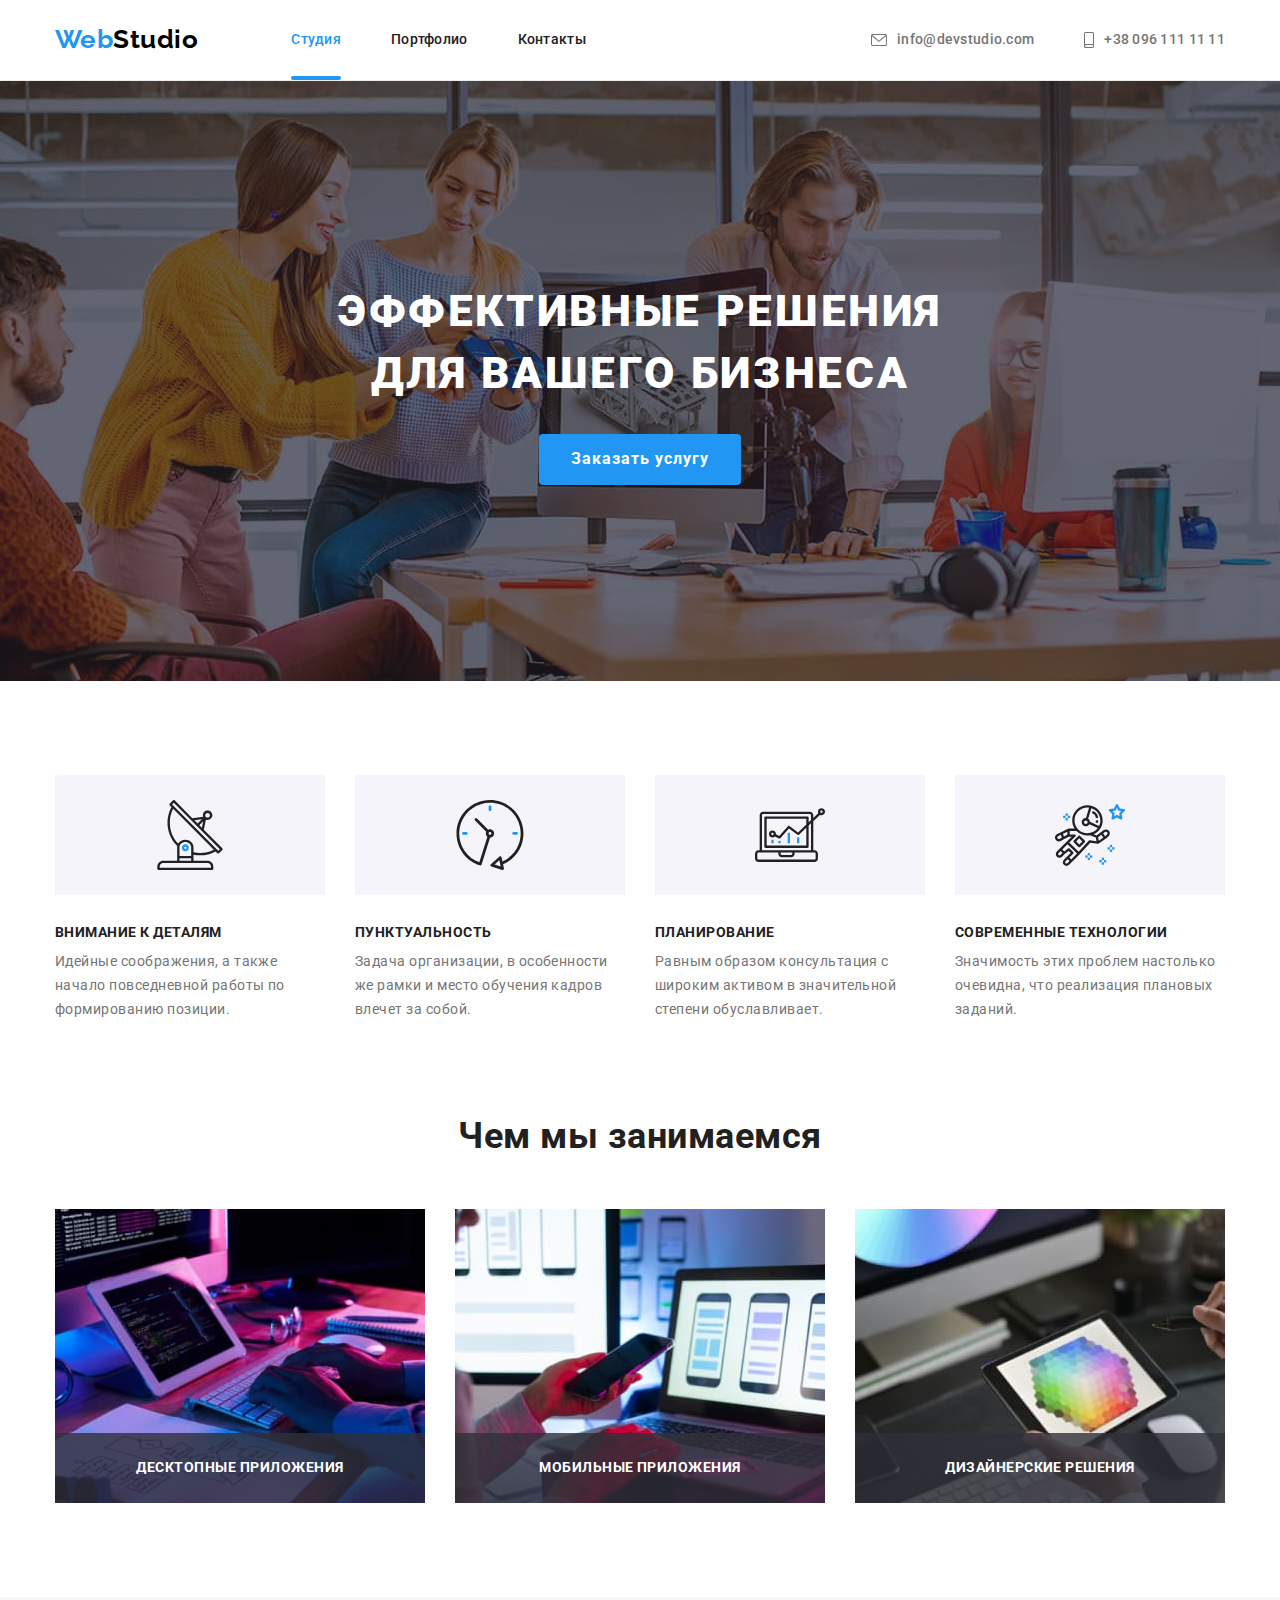
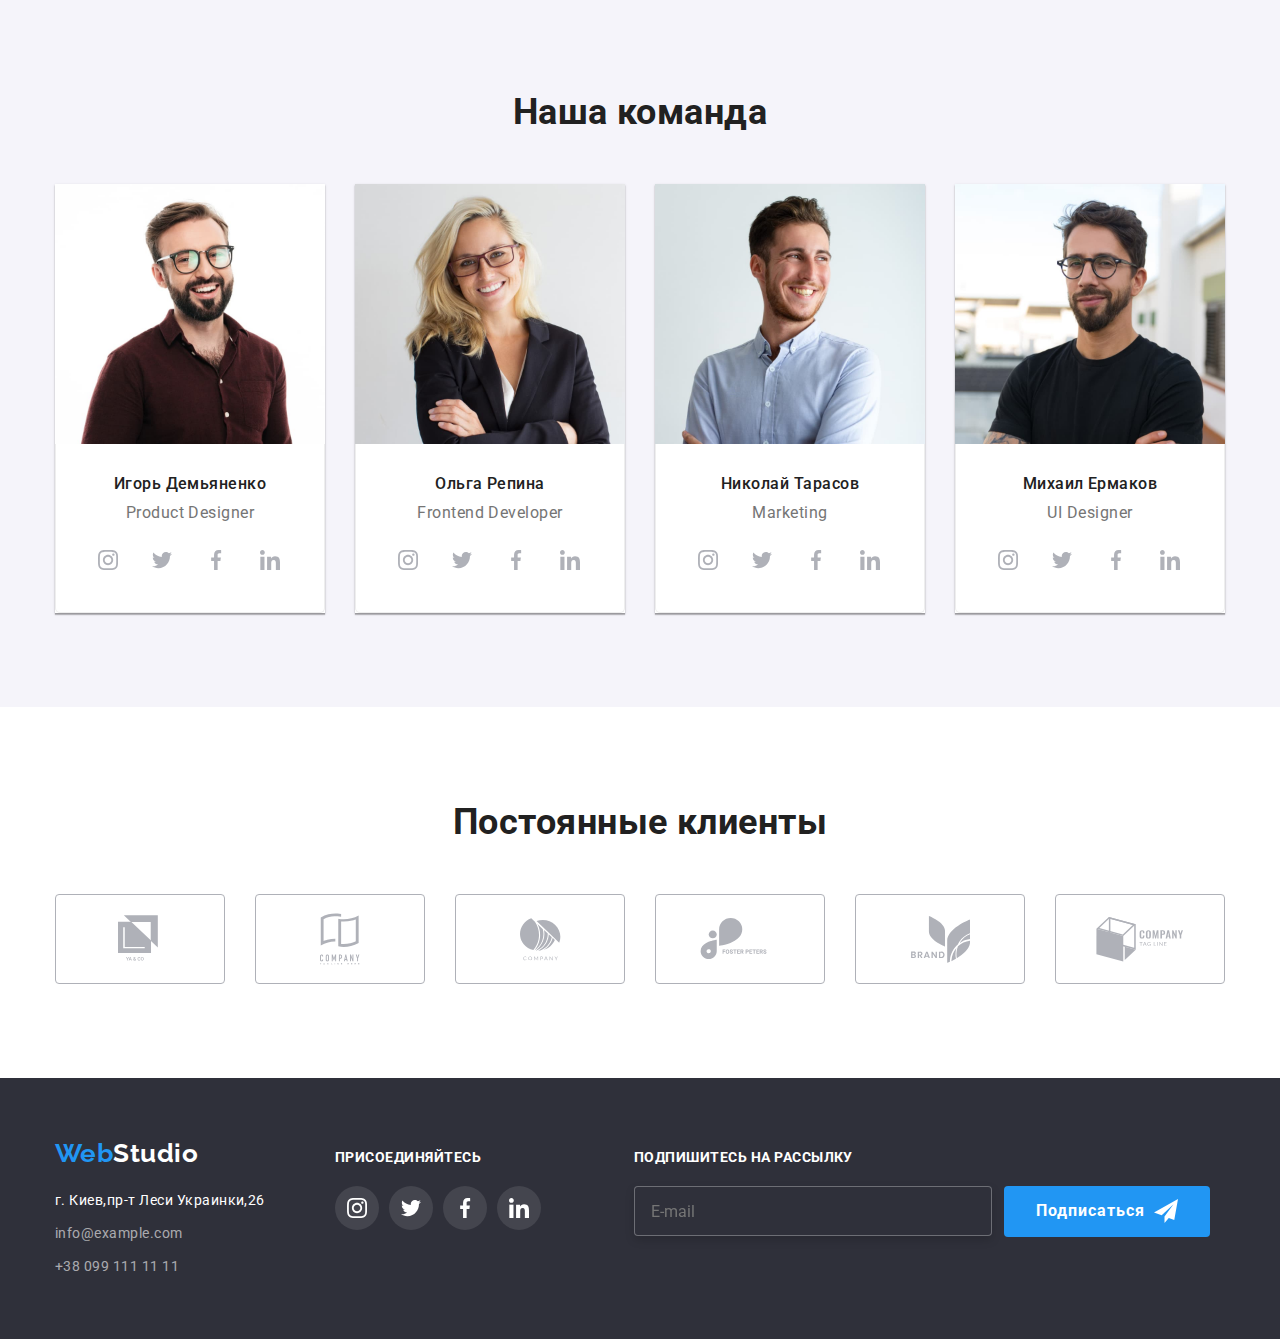
==== commit 7e7d8043: "+" ====
--- a/index.html
+++ b/index.html
@@ -112,7 +112,7 @@
         <ul class="big-img">
             <li class="unites">
                 
-                <img src="./images/img(1).jpg" alt="" width="370">
+                <img src="./images/box1.jpg" alt="" width="370">
                 <p class="title-big-img">Десктопные приложения</p>
                 
             </li>
